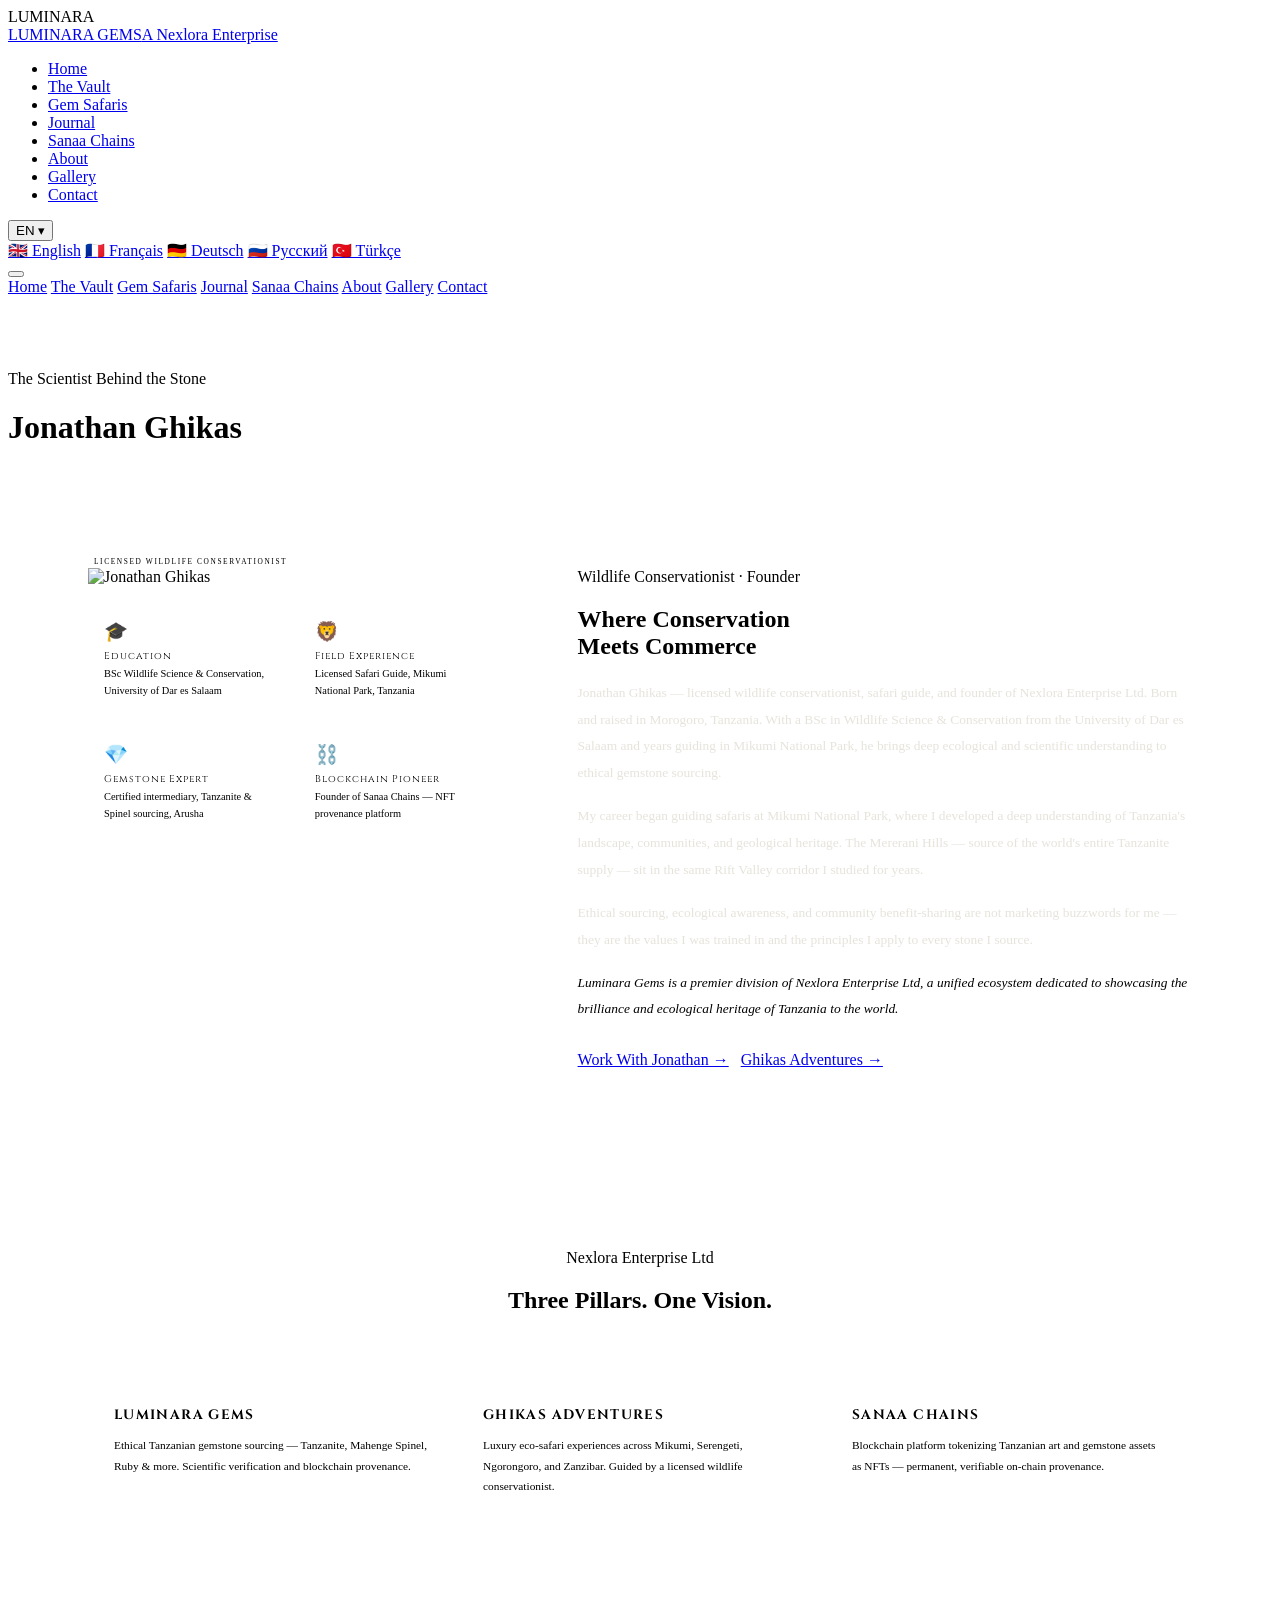
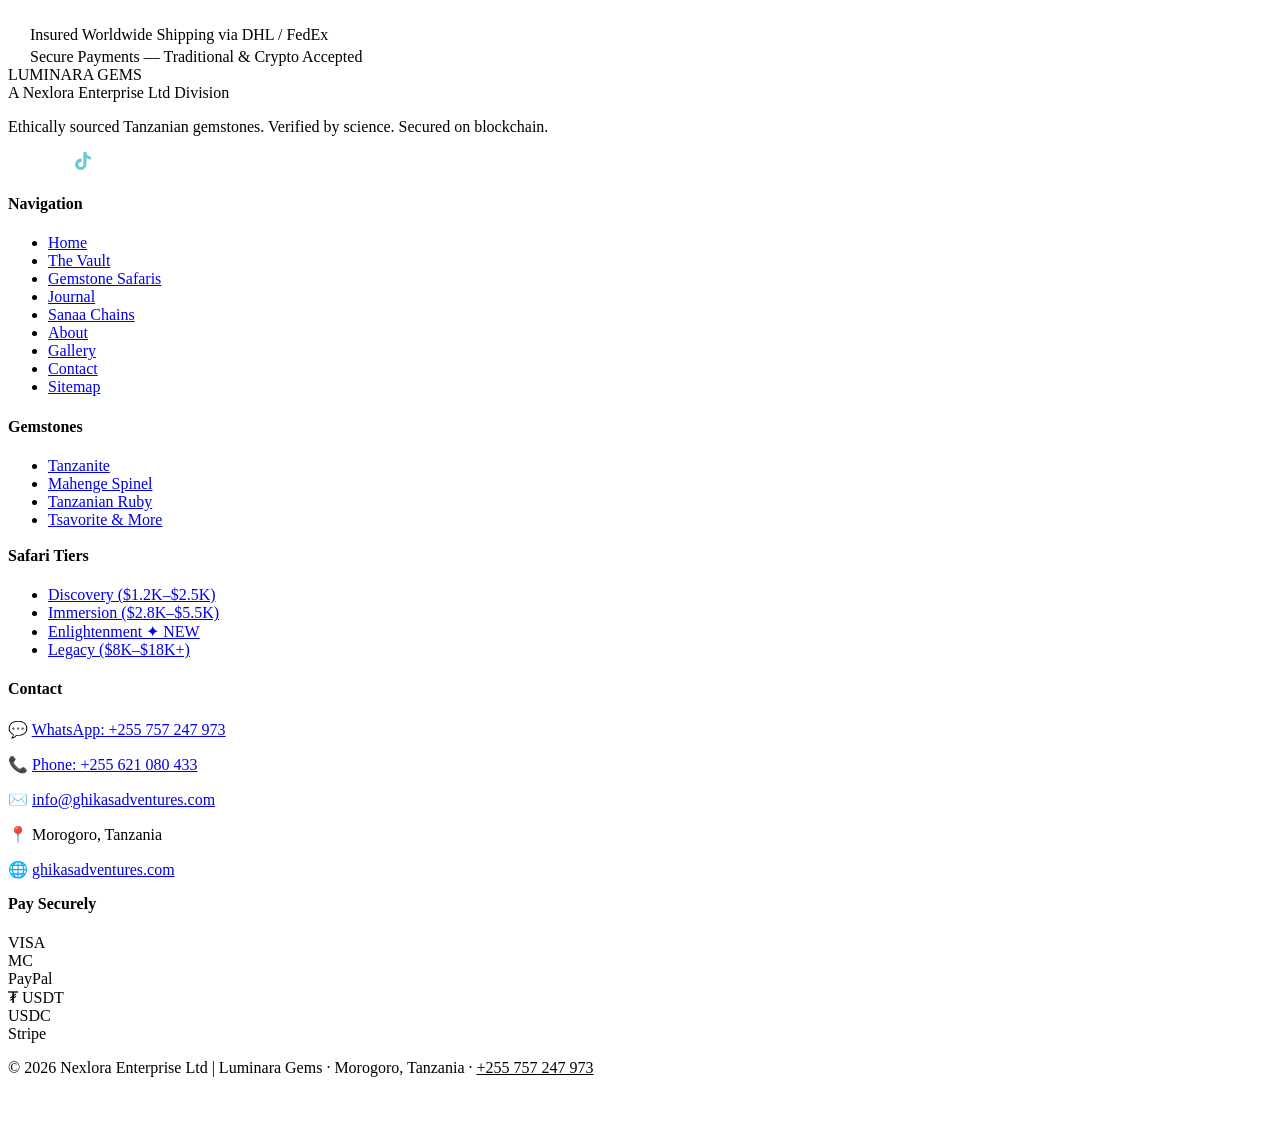
==== about.html @ e588ee80 "Add files via upload" ====
<!DOCTYPE html>
<html lang="en">
<head>
<meta charset="UTF-8"/><meta name="viewport" content="width=device-width,initial-scale=1.0"/>
<title>About Jonathan Ghikas | Wildlife Conservationist | Luminara Gems</title>
<meta name="description" content="Luminara Gems — Ethical Tanzanian Gemstones"/>
<link rel="canonical" href="https://luminaragems.com/about.html"/>
  <link rel="icon" href="favicon.svg" type="image/svg+xml"/>
<link rel="preconnect" href="https://fonts.googleapis.com"/>
<link rel="preconnect" href="https://fonts.gstatic.com" crossorigin/>
<link href="https://fonts.googleapis.com/css2?family=Cormorant+Garamond:ital,wght@0,300;0,400;0,600;1,300;1,400&family=Montserrat:wght@300;400;500;600&family=Cinzel:wght@400;600;700&display=swap" rel="stylesheet"/>
<link rel="stylesheet" href="css/style.css"/>

</head>
<body>
<div id="page-loader"><div class="loader-gem"></div><div class="loader-text">LUMINARA</div><div class="loader-bar"><div class="loader-bar-fill"></div></div></div>
<nav id="mainNav">
<a href="index.html" class="nav-logo">
  <img src="images/logo-luminara.jpg" alt="Luminara Gems" class="nav-logo-img" onerror="this.style.display='none'"/>
  <div class="nav-logo-text"><span class="logo-main">LUMINARA GEMS</span><span class="logo-sub">A Nexlora Enterprise</span></div>
</a>
<ul class="nav-links"><li><a href="index.html" data-nk="h">Home</a></li><li><a href="vault.html" data-nk="v">The Vault</a></li><li><a href="gemstone-safaris.html" data-nk="s">Gem Safaris</a></li><li><a href="journal.html" data-nk="j">Journal</a></li><li><a href="sanaa-chains.html" data-nk="sc">Sanaa Chains</a></li><li><a href="about.html" data-nk="a" class="active">About</a></li><li><a href="gallery.html" data-nk="g">Gallery</a></li><li><a href="contact.html" data-nk="c">Contact</a></li></ul>
<div class="nav-right">
  <div class="lang-wrap">
    <button class="lang-toggle"><span class="lang-code">EN</span> &#9662;</button>
    <div class="lang-dropdown">
      <a href="#" data-lang="en">&#127468;&#127463; English</a>
      <a href="#" data-lang="fr">&#127467;&#127479; Fran&#231;ais</a>
      <a href="#" data-lang="de">&#127465;&#127466; Deutsch</a>
      <a href="#" data-lang="ru">&#127479;&#127482; &#1056;&#1091;&#1089;&#1089;&#1082;&#1080;&#1081;</a>
      <a href="#" data-lang="tr">&#127481;&#127479; T&#252;rk&#231;e</a>
    </div>
  </div>
  <button class="nav-burger" id="navBurger" aria-label="Menu"><span></span><span></span><span></span></button>
</div>
</nav>
<div class="mobile-menu" id="mobileMenu">
<a href="index.html" data-nk="h">Home</a>
<a href="vault.html" data-nk="v">The Vault</a>
<a href="gemstone-safaris.html" data-nk="s">Gem Safaris</a>
<a href="journal.html" data-nk="j">Journal</a>
<a href="sanaa-chains.html" data-nk="sc">Sanaa Chains</a>
<a href="about.html" data-nk="a">About</a>
<a href="gallery.html" data-nk="g">Gallery</a>
<a href="contact.html" data-nk="c">Contact</a>
<div class="mobile-divlogos">
  <img src="images/logo-luminara.jpg" alt="Luminara" onerror="this.style.display='none'"/>
  <img src="images/logo-ghikas.png" alt="Ghikas Adventures" onerror="this.style.display='none'"/>
  <img src="images/logo-sanaa-chains.png" alt="Sanaa Chains" onerror="this.style.display='none'"/>
</div>
</div>
<div class="page-hero" style="margin-top:74px;">
<div class="page-hero-bg" style="background-image:url('https://images.pexels.com/photos/18000463/pexels-photo-18000463.jpeg');"></div>
<div class="page-hero-content"><span class="section-label">The Scientist Behind the Stone</span><h1>Jonathan Ghikas</h1></div>
</div>
<section class="about-main-section" style="padding:100px 80px;">
<div class="about-main-grid" style="display:grid;grid-template-columns:1fr 1.5fr;gap:80px;align-items:start;">
<div>
<div style="position:relative;" class="reveal-left about-portrait-wrap">
<img src="https://i.postimg.cc/sDyXz5X6/IMG-4021.avif" alt="Jonathan Ghikas" loading="lazy" style="width:100%;aspect-ratio:3/4;object-fit:cover;object-position:top;filter:grayscale(15%);" onerror="this.onerror=null;this.src='https://images.pexels.com/photos/2379005/pexels-photo-2379005.jpeg?auto=compress&cs=tinysrgb&w=600'"/>
<div style="position:absolute;inset:-10px 10px 10px -10px;border:1px solid var(--border);z-index:-1;"></div>
<div style="position:absolute;bottom:16px;left:-6px;background:var(--black);color:var(--gold);font-size:.46rem;letter-spacing:.22em;padding:4px 12px;border:1px solid var(--border);text-transform:uppercase;">LICENSED WILDLIFE CONSERVATIONIST</div>
</div>
<div style="display:grid;grid-template-columns:1fr 1fr;gap:12px;margin-top:18px;"><div style="background:var(--bg2);border:1px solid var(--border);padding:16px;" class="reveal"><div style="font-size:1.2rem;margin-bottom:6px;">&#x1F393;</div><div style="font-family:'Cinzel',serif;font-size:.62rem;letter-spacing:.1em;color:var(--gold);margin-bottom:3px;">Education</div><div style="font-size:.65rem;color:var(--muted);line-height:1.6;">BSc Wildlife Science &amp; Conservation, University of Dar es Salaam</div></div><div style="background:var(--bg2);border:1px solid var(--border);padding:16px;" class="reveal"><div style="font-size:1.2rem;margin-bottom:6px;">&#x1F981;</div><div style="font-family:'Cinzel',serif;font-size:.62rem;letter-spacing:.1em;color:var(--gold);margin-bottom:3px;">Field Experience</div><div style="font-size:.65rem;color:var(--muted);line-height:1.6;">Licensed Safari Guide, Mikumi National Park, Tanzania</div></div><div style="background:var(--bg2);border:1px solid var(--border);padding:16px;" class="reveal"><div style="font-size:1.2rem;margin-bottom:6px;">&#x1F48E;</div><div style="font-family:'Cinzel',serif;font-size:.62rem;letter-spacing:.1em;color:var(--gold);margin-bottom:3px;">Gemstone Expert</div><div style="font-size:.65rem;color:var(--muted);line-height:1.6;">Certified intermediary, Tanzanite &amp; Spinel sourcing, Arusha</div></div><div style="background:var(--bg2);border:1px solid var(--border);padding:16px;" class="reveal"><div style="font-size:1.2rem;margin-bottom:6px;">&#x26D3;&#xFE0F;</div><div style="font-family:'Cinzel',serif;font-size:.62rem;letter-spacing:.1em;color:var(--gold);margin-bottom:3px;">Blockchain Pioneer</div><div style="font-size:.65rem;color:var(--muted);line-height:1.6;">Founder of Sanaa Chains — NFT provenance platform</div></div></div>
</div>
<div class="reveal-right">
<span class="section-label">Wildlife Conservationist &middot; Founder</span>
<h2 class="section-title">Where Conservation<br/>Meets Commerce</h2>
<div class="gold-line"></div>
<p style="font-size:.84rem;color:rgba(221,216,205,.72);line-height:2;margin-bottom:16px;">Jonathan Ghikas &mdash; licensed wildlife conservationist, safari guide, and founder of Nexlora Enterprise Ltd. Born and raised in Morogoro, Tanzania. With a BSc in Wildlife Science &amp; Conservation from the University of Dar es Salaam and years guiding in Mikumi National Park, he brings deep ecological and scientific understanding to ethical gemstone sourcing.</p>
<p style="font-size:.84rem;color:rgba(221,216,205,.72);line-height:2;margin-bottom:16px;">My career began guiding safaris at Mikumi National Park, where I developed a deep understanding of Tanzania's landscape, communities, and geological heritage. The Mererani Hills &mdash; source of the world's entire Tanzanite supply &mdash; sit in the same Rift Valley corridor I studied for years.</p>
<p style="font-size:.84rem;color:rgba(221,216,205,.72);line-height:2;margin-bottom:16px;">Ethical sourcing, ecological awareness, and community benefit-sharing are not marketing buzzwords for me &mdash; they are the values I was trained in and the principles I apply to every stone I source.</p>
<p style="font-size:.84rem;color:var(--gold);line-height:2;margin-bottom:28px;font-style:italic;">Luminara Gems is a premier division of Nexlora Enterprise Ltd, a unified ecosystem dedicated to showcasing the brilliance and ecological heritage of Tanzania to the world.</p>
<div style="display:flex;gap:12px;flex-wrap:wrap;">
<a href="contact.html" class="btn-gold">Work With Jonathan &#8594;</a>
<a href="https://ghikasadventures.com" class="btn-outline" target="_blank">Ghikas Adventures &#8594;</a>
</div>
</div>
</div>
</section>
<section style="background:var(--bg2);padding:80px;border-top:1px solid var(--border);">
<span class="section-label reveal" style="display:block;text-align:center;">Nexlora Enterprise Ltd</span>
<h2 class="section-title reveal" style="text-align:center;">Three Pillars. One Vision.</h2>
<div style="display:grid;grid-template-columns:repeat(3,1fr);gap:3px;margin-top:44px;"><a href="index.html" style="background:var(--bg3);border:1px solid var(--border);padding:34px 26px;text-decoration:none;color:inherit;display:block;transition:border-color .4s,transform .4s;" onmouseenter="this.style.transform='translateY(-5px)';this.style.borderColor='rgba(201,168,76,.4)'" onmouseleave="this.style.transform='';this.style.borderColor=''" class="reveal"><img src="images/logo-luminara.jpg" alt="Luminara Gems" style="height:38px;width:auto;object-fit:contain;margin-bottom:14px;" onerror="this.style.display='none'"/><h3 style="font-family:'Cinzel',serif;font-size:.85rem;letter-spacing:.1em;color:var(--gold);margin-bottom:9px;">LUMINARA GEMS</h3><p style="font-size:.71rem;color:var(--muted);line-height:1.8;">Ethical Tanzanian gemstone sourcing &mdash; Tanzanite, Mahenge Spinel, Ruby &amp; more. Scientific verification and blockchain provenance.</p></a><a href="https://ghikasadventures.com" target="_blank" rel="noopener" style="background:var(--bg3);border:1px solid var(--border);padding:34px 26px;text-decoration:none;color:inherit;display:block;transition:border-color .4s,transform .4s;" onmouseenter="this.style.transform='translateY(-5px)';this.style.borderColor='rgba(201,168,76,.4)'" onmouseleave="this.style.transform='';this.style.borderColor=''" class="reveal"><img src="images/logo-ghikas.png" alt="Ghikas Adventures" style="height:38px;width:auto;object-fit:contain;margin-bottom:14px;" onerror="this.style.display='none'"/><h3 style="font-family:'Cinzel',serif;font-size:.85rem;letter-spacing:.1em;color:var(--gold);margin-bottom:9px;">GHIKAS ADVENTURES</h3><p style="font-size:.71rem;color:var(--muted);line-height:1.8;">Luxury eco-safari experiences across Mikumi, Serengeti, Ngorongoro, and Zanzibar. Guided by a licensed wildlife conservationist.</p></a><a href="sanaa-chains.html" style="background:var(--bg3);border:1px solid var(--border);padding:34px 26px;text-decoration:none;color:inherit;display:block;transition:border-color .4s,transform .4s;" onmouseenter="this.style.transform='translateY(-5px)';this.style.borderColor='rgba(201,168,76,.4)'" onmouseleave="this.style.transform='';this.style.borderColor=''" class="reveal"><img src="images/logo-sanaa-chains.png" alt="Sanaa Chains" style="height:38px;width:auto;object-fit:contain;margin-bottom:14px;" onerror="this.style.display='none'"/><h3 style="font-family:'Cinzel',serif;font-size:.85rem;letter-spacing:.1em;color:var(--gold);margin-bottom:9px;">SANAA CHAINS</h3><p style="font-size:.71rem;color:var(--muted);line-height:1.8;">Blockchain platform tokenizing Tanzanian art and gemstone assets as NFTs &mdash; permanent, verifiable on-chain provenance.</p></a></div></section>
<!-- GLOBAL LOGISTICS BAR -->
<div class="logistics-bar">
  <div class="logistics-item">
    <svg width="18" height="18" viewBox="0 0 24 24" fill="none" stroke="var(--gold)" stroke-width="1.5" stroke-linecap="round" stroke-linejoin="round"><rect x="1" y="3" width="15" height="13" rx="1"/><path d="M16 8h4l3 5v3h-7V8z"/><circle cx="5.5" cy="18.5" r="2.5"/><circle cx="18.5" cy="18.5" r="2.5"/></svg>
    <span>Insured Worldwide Shipping via DHL / FedEx</span>
  </div>
  <div class="logistics-divider"></div>
  <div class="logistics-item">
    <svg width="18" height="18" viewBox="0 0 24 24" fill="none" stroke="var(--gold)" stroke-width="1.5" stroke-linecap="round" stroke-linejoin="round"><rect x="2" y="5" width="20" height="14" rx="2"/><line x1="2" y1="10" x2="22" y2="10"/></svg>
    <span>Secure Payments — Traditional &amp; Crypto Accepted</span>
  </div>
</div>
<footer>
<div class="footer-grid">
<div class="footer-brand">
  <img src="images/logo-luminara.jpg" alt="Luminara Gems" class="brand-logo" onerror="this.style.display='none'"/>
  <div class="brand-name">LUMINARA GEMS</div>
  <div class="brand-sub">A Nexlora Enterprise Ltd Division</div>
  <p>Ethically sourced Tanzanian gemstones. Verified by science. Secured on blockchain.</p>
  <div class="footer-social">
    <a href="https://wa.me/255757247973" class="social-icon si-whatsapp" title="WhatsApp" target="_blank" rel="noopener"><svg viewBox="0 0 24 24" fill="white" width="18" height="18"><path d="M17.472 14.382c-.297-.149-1.758-.867-2.03-.967-.273-.099-.471-.148-.67.15-.197.297-.767.966-.94 1.164-.173.199-.347.223-.644.075-.297-.15-1.255-.463-2.39-1.475-.883-.788-1.48-1.761-1.653-2.059-.173-.297-.018-.458.13-.606.134-.133.298-.347.446-.52.149-.174.198-.298.298-.497.099-.198.05-.371-.025-.52-.075-.149-.669-1.612-.916-2.207-.242-.579-.487-.5-.669-.51-.173-.008-.371-.01-.57-.01-.198 0-.52.074-.792.372-.272.297-1.04 1.016-1.04 2.479 0 1.462 1.065 2.875 1.213 3.074.149.198 2.096 3.2 5.077 4.487.709.306 1.262.489 1.694.625.712.227 1.36.195 1.871.118.571-.085 1.758-.719 2.006-1.413.248-.694.248-1.289.173-1.413-.074-.124-.272-.198-.57-.347m-5.421 7.403h-.004a9.87 9.87 0 01-5.031-1.378l-.361-.214-3.741.982.998-3.648-.235-.374a9.86 9.86 0 01-1.51-5.26c.001-5.45 4.436-9.884 9.888-9.884 2.64 0 5.122 1.03 6.988 2.898a9.825 9.825 0 012.893 6.994c-.003 5.45-4.437 9.884-9.885 9.884m8.413-18.297A11.815 11.815 0 0012.05 0C5.495 0 .16 5.335.157 11.892c0 2.096.547 4.142 1.588 5.945L.057 24l6.305-1.654a11.882 11.882 0 005.683 1.448h.005c6.554 0 11.89-5.335 11.893-11.893a11.821 11.821 0 00-3.48-8.413z"/></svg></a>
    <a href="https://www.instagram.com/ghikasj?igsh=MXJjd2VmM2JzYjIxeg==" class="social-icon si-instagram" title="Instagram" target="_blank" rel="noopener"><svg viewBox="0 0 24 24" fill="white" width="18" height="18"><path d="M12 2.163c3.204 0 3.584.012 4.85.07 3.252.148 4.771 1.691 4.919 4.919.058 1.265.069 1.645.069 4.849 0 3.205-.012 3.584-.069 4.849-.149 3.225-1.664 4.771-4.919 4.919-1.266.058-1.644.07-4.85.07-3.204 0-3.584-.012-4.849-.07-3.26-.149-4.771-1.699-4.919-4.92-.058-1.265-.07-1.644-.07-4.849 0-3.204.013-3.583.07-4.849.149-3.227 1.664-4.771 4.919-4.919 1.266-.057 1.645-.069 4.849-.069zm0-2.163c-3.259 0-3.667.014-4.947.072-4.358.2-6.78 2.618-6.98 6.98-.059 1.281-.073 1.689-.073 4.948 0 3.259.014 3.668.072 4.948.2 4.358 2.618 6.78 6.98 6.98 1.281.058 1.689.072 4.948.072 3.259 0 3.668-.014 4.948-.072 4.354-.2 6.782-2.618 6.979-6.98.059-1.28.073-1.689.073-4.948 0-3.259-.014-3.667-.072-4.947-.196-4.354-2.617-6.78-6.979-6.98-1.281-.059-1.69-.073-4.949-.073zm0 5.838c-3.403 0-6.162 2.759-6.162 6.162s2.759 6.163 6.162 6.163 6.162-2.759 6.162-6.163c0-3.403-2.759-6.162-6.162-6.162zm0 10.162c-2.209 0-4-1.79-4-4 0-2.209 1.791-4 4-4s4 1.791 4 4c0 2.21-1.791 4-4 4zm6.406-11.845c-.796 0-1.441.645-1.441 1.44s.645 1.44 1.441 1.44c.795 0 1.439-.645 1.439-1.44s-.644-1.44-1.439-1.44z"/></svg></a>
    <a href="https://www.facebook.com/profile.php?id=61565962711465" class="social-icon si-facebook" title="Facebook" target="_blank" rel="noopener"><svg viewBox="0 0 24 24" fill="white" width="18" height="18"><path d="M24 12.073c0-6.627-5.373-12-12-12s-12 5.373-12 12c0 5.99 4.388 10.954 10.125 11.854v-8.385H7.078v-3.47h3.047V9.43c0-3.007 1.792-4.669 4.533-4.669 1.312 0 2.686.235 2.686.235v2.953H15.83c-1.491 0-1.956.925-1.956 1.874v2.25h3.328l-.532 3.47h-2.796v8.385C19.612 23.027 24 18.062 24 12.073z"/></svg></a>
    <a href="https://vm.tiktok.com/ZS9La6Xcxgpsq-iOf7E/" class="social-icon si-tiktok" title="TikTok" target="_blank" rel="noopener"><svg viewBox="0 0 24 24" fill="#69C9D0" width="18" height="18"><path d="M12.525.02c1.31-.02 2.61-.01 3.91-.02.08 1.53.63 3.09 1.75 4.17 1.12 1.11 2.7 1.62 4.24 1.79v4.03c-1.44-.05-2.89-.35-4.2-.97-.57-.26-1.1-.59-1.62-.93-.01 2.92.01 5.84-.02 8.75-.08 1.4-.54 2.79-1.35 3.94-1.31 1.92-3.58 3.17-5.91 3.21-1.43.08-2.86-.31-4.08-1.03-2.02-1.19-3.44-3.37-3.65-5.71-.02-.5-.03-1-.01-1.49.18-1.9 1.12-3.72 2.58-4.96 1.66-1.44 3.98-2.13 6.15-1.72.02 1.48-.04 2.96-.04 4.44-.99-.32-2.15-.23-3.02.37-.63.41-1.11 1.04-1.36 1.75-.21.51-.15 1.07-.14 1.61.24 1.64 1.82 3.02 3.5 2.87 1.12-.01 2.19-.66 2.77-1.61.19-.33.4-.67.41-1.06.1-1.79.06-3.57.07-5.36.01-4.03-.01-8.05.02-12.07z"/></svg></a>
    <a href="https://www.linkedin.com/in/jonathan-ghikas-509592190" class="social-icon si-linkedin" title="LinkedIn" target="_blank" rel="noopener"><svg viewBox="0 0 24 24" fill="white" width="18" height="18"><path d="M20.447 20.452h-3.554v-5.569c0-1.328-.027-3.037-1.852-3.037-1.853 0-2.136 1.445-2.136 2.939v5.667H9.351V9h3.414v1.561h.046c.477-.9 1.637-1.85 3.37-1.85 3.601 0 4.267 2.37 4.267 5.455v6.286zM5.337 7.433c-1.144 0-2.063-.926-2.063-2.065 0-1.138.92-2.063 2.063-2.063 1.14 0 2.064.925 2.064 2.063 0 1.139-.925 2.065-2.064 2.065zm1.782 13.019H3.555V9h3.564v11.452zM22.225 0H1.771C.792 0 0 .774 0 1.729v20.542C0 23.227.792 24 1.771 24h20.451C23.2 24 24 23.227 24 22.271V1.729C24 .774 23.2 0 22.222 0h.003z"/></svg></a>
  </div>
  <div class="footer-division-logos">
    <a href="https://ghikasadventures.com" target="_blank" rel="noopener"><img src="images/logo-ghikas.png" alt="Ghikas Adventures" onerror="this.style.display='none'"/></a>
    <a href="sanaa-chains.html"><img src="images/logo-sanaa-chains.png" alt="Sanaa Chains" onerror="this.style.display='none'"/></a>
  </div>
</div>
<div class="footer-col"><h4>Navigation</h4><ul>
  <li><a href="index.html">Home</a></li><li><a href="vault.html">The Vault</a></li>
  <li><a href="gemstone-safaris.html">Gemstone Safaris</a></li><li><a href="journal.html">Journal</a></li>
  <li><a href="sanaa-chains.html">Sanaa Chains</a></li><li><a href="about.html">About</a></li>
  <li><a href="gallery.html">Gallery</a></li><li><a href="contact.html">Contact</a></li>
  <li><a href="sitemap.html">Sitemap</a></li>
</ul></div>
<div class="footer-col"><h4>Gemstones</h4><ul>
  <li><a href="tanzanite.html">Tanzanite</a></li><li><a href="mahenge-spinel.html">Mahenge Spinel</a></li>
  <li><a href="ruby.html">Tanzanian Ruby</a></li><li><a href="tsavorite.html">Tsavorite &amp; More</a></li>
</ul>
<h4 style="margin-top:18px;">Safari Tiers</h4><ul>
  <li><a href="gemstone-safaris.html#discovery">Discovery ($1.2K&#8211;$2.5K)</a></li>
  <li><a href="gemstone-safaris.html#immersion">Immersion ($2.8K&#8211;$5.5K)</a></li>
  <li><a href="gemstone-safaris.html#enlightenment">Enlightenment &#10022; NEW</a></li>
  <li><a href="gemstone-safaris.html#legacy">Legacy ($8K&#8211;$18K+)</a></li>
</ul></div>
<div class="footer-col"><h4>Contact</h4>
  <p>&#x1F4AC; <a href="https://wa.me/255757247973" target="_blank">WhatsApp: +255 757 247 973</a></p>
  <p>&#x1F4DE; <a href="tel:+255 621 080 433">Phone: +255 621 080 433</a></p>
  <p>&#x2709;&#xFE0F; <a href="mailto:info@ghikasadventures.com">info@ghikasadventures.com</a></p>
  <p>&#x1F4CD; Morogoro, Tanzania</p>
  <p>&#x1F310; <a href="https://ghikasadventures.com" target="_blank">ghikasadventures.com</a></p>
  <h4 style="margin-top:16px;">Pay Securely</h4>
  <div class="payment-icons">
    <div class="pay-icon pay-visa">VISA</div><div class="pay-icon pay-mc">MC</div>
    <div class="pay-icon pay-paypal">PayPal</div><div class="pay-icon pay-usdt">&#x20AE; USDT</div>
    <div class="pay-icon pay-usdc">USDC</div><div class="pay-icon pay-stripe">Stripe</div>
  </div>
</div>
</div>
<div class="footer-bottom">
  <p>© 2026 Nexlora Enterprise Ltd | Luminara Gems · Morogoro, Tanzania &middot; <a href="https://wa.me/255757247973" target="_blank" style="color:inherit;">+255 757 247 973</a></p>
  <a href="index.html"><img src="images/logo-nexlora.jpg" alt="Nexlora" class="footer-nexlora-logo" onerror="this.style.display='none'"/></a>
</div>
</footer>
<a href="https://wa.me/255757247973" class="whatsapp-float" target="_blank" rel="noopener" title="Chat on WhatsApp"><svg viewBox="0 0 24 24" fill="white" width="26" height="26"><path d="M17.472 14.382c-.297-.149-1.758-.867-2.03-.967-.273-.099-.471-.148-.67.15-.197.297-.767.966-.94 1.164-.173.199-.347.223-.644.075-.297-.15-1.255-.463-2.39-1.475-.883-.788-1.48-1.761-1.653-2.059-.173-.297-.018-.458.13-.606.134-.133.298-.347.446-.52.149-.174.198-.298.298-.497.099-.198.05-.371-.025-.52-.075-.149-.669-1.612-.916-2.207-.242-.579-.487-.5-.669-.51-.173-.008-.371-.01-.57-.01-.198 0-.52.074-.792.372-.272.297-1.04 1.016-1.04 2.479 0 1.462 1.065 2.875 1.213 3.074.149.198 2.096 3.2 5.077 4.487.709.306 1.262.489 1.694.625.712.227 1.36.195 1.871.118.571-.085 1.758-.719 2.006-1.413.248-.694.248-1.289.173-1.413-.074-.124-.272-.198-.57-.347m-5.421 7.403h-.004a9.87 9.87 0 01-5.031-1.378l-.361-.214-3.741.982.998-3.648-.235-.374a9.86 9.86 0 01-1.51-5.26c.001-5.45 4.436-9.884 9.888-9.884 2.64 0 5.122 1.03 6.988 2.898a9.825 9.825 0 012.893 6.994c-.003 5.45-4.437 9.884-9.885 9.884m8.413-18.297A11.815 11.815 0 0012.05 0C5.495 0 .16 5.335.157 11.892c0 2.096.547 4.142 1.588 5.945L.057 24l6.305-1.654a11.882 11.882 0 005.683 1.448h.005c6.554 0 11.89-5.335 11.893-11.893a11.821 11.821 0 00-3.48-8.413z"/></svg></a>
<script src="js/main.js"></script>
</body>
</html>
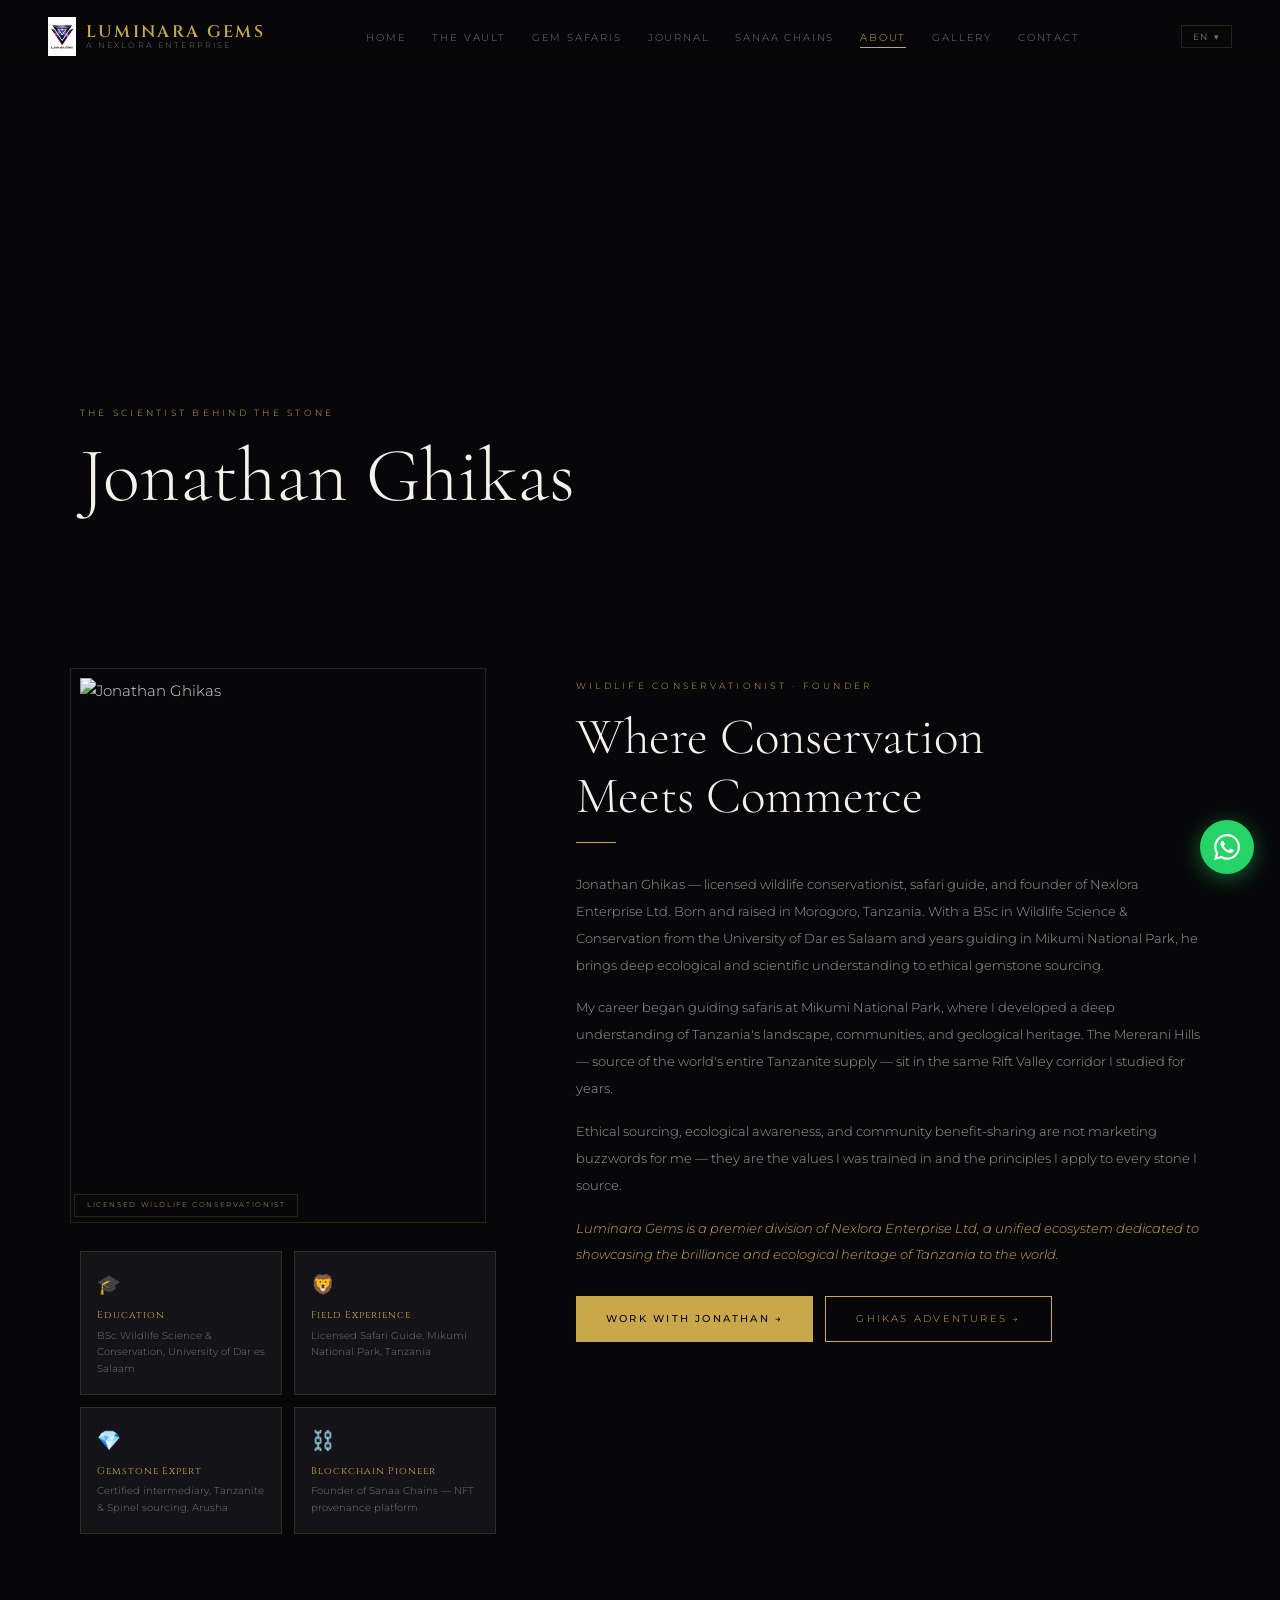
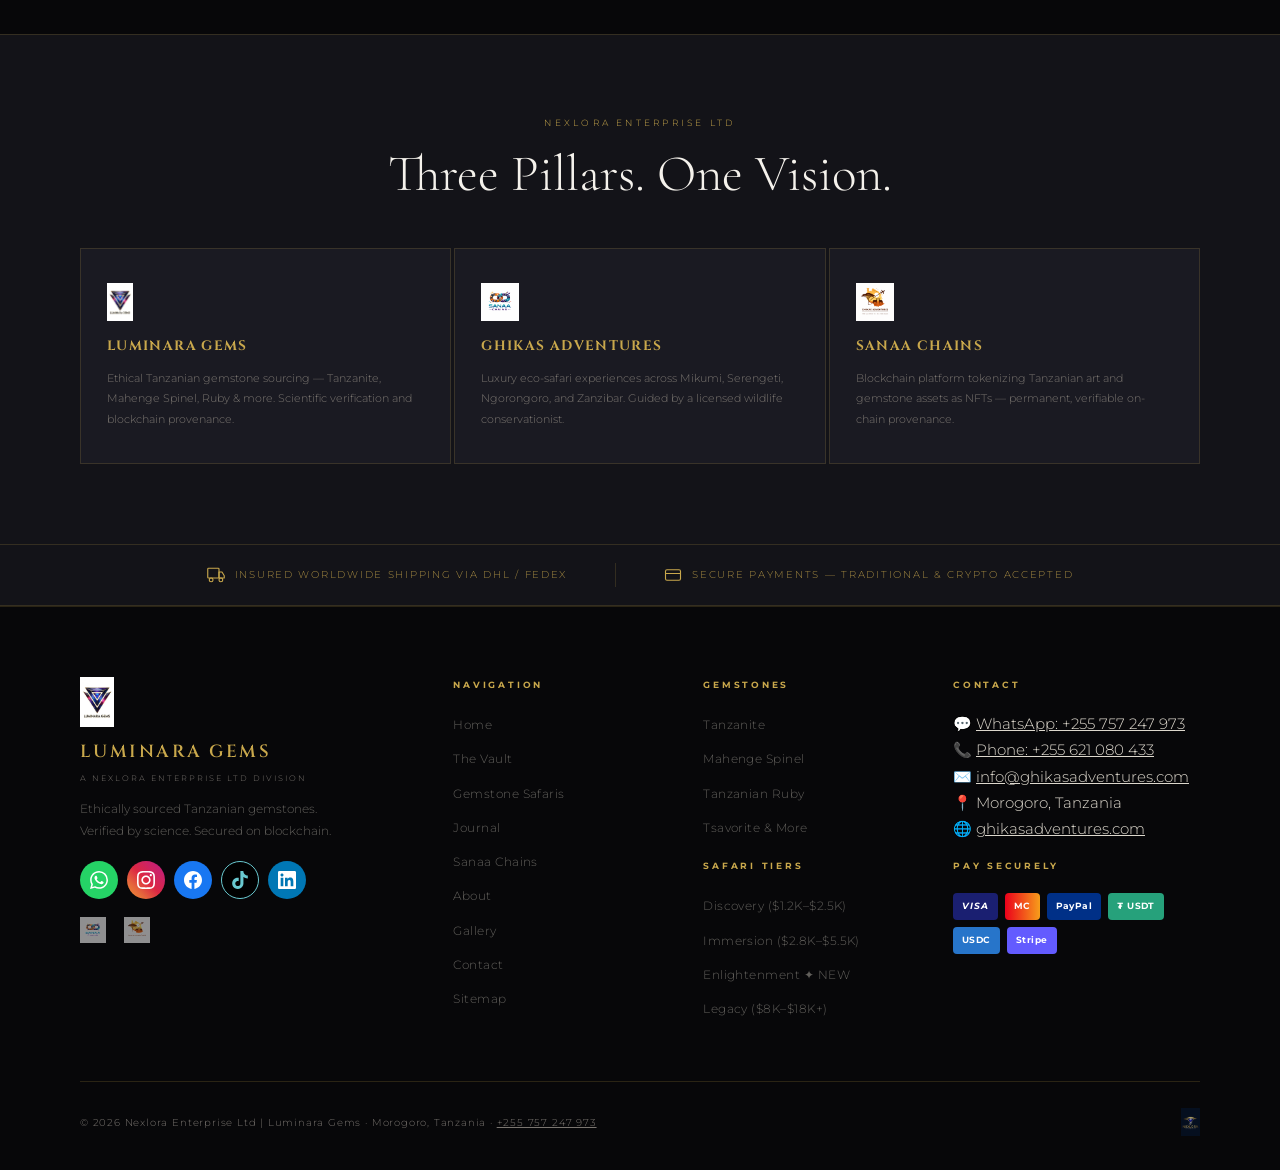
==== commit 7f413168: "Fix domain URLs" ====
--- a/about.html
+++ b/about.html
@@ -4,7 +4,7 @@
 <meta charset="UTF-8"/><meta name="viewport" content="width=device-width,initial-scale=1.0"/>
 <title>About Jonathan Ghikas | Wildlife Conservationist | Luminara Gems</title>
 <meta name="description" content="Luminara Gems — Ethical Tanzanian Gemstones"/>
-<link rel="canonical" href="https://luminaragems.com/about.html"/>
+<link rel="canonical" href="https://luminara.ghikasadventures.com/about.html"/>
   <link rel="icon" href="favicon.svg" type="image/svg+xml"/>
 <link rel="preconnect" href="https://fonts.googleapis.com"/>
 <link rel="preconnect" href="https://fonts.gstatic.com" crossorigin/>
--- a/css/style.css
+++ b/css/style.css
@@ -0,0 +1,590 @@
+/* ═══════════════════════════════════════════════
+   LUMINARA GEMS — style.css  v2.0
+   Dark Luxury: Black · Gold · Violet
+   Works offline / GitHub Pages
+   ═══════════════════════════════════════════════ */
+
+@import url('https://fonts.googleapis.com/css2?family=Cormorant+Garamond:ital,wght@0,300;0,400;0,600;1,300;1,400&family=Montserrat:wght@300;400;500;600&family=Cinzel:wght@400;600;700&display=swap');
+
+:root{--black:#070709;--bg:#0d0d10;--bg2:#131318;--bg3:#1a1a22;--gold:#c9a84c;--gold-light:#e8c97a;--gold-dim:#7a6430;--violet:#8b5cf6;--violet-dim:#5b3ba6;--text:#ddd8cd;--muted:#7a7570;--border:rgba(201,168,76,0.18);--white:#f5f2ec}
+*,*::before,*::after{box-sizing:border-box;margin:0;padding:0}
+html{scroll-behavior:smooth}
+body{background:var(--black);color:var(--text);font-family:'Montserrat','Segoe UI',Arial,sans-serif;font-weight:300;font-size:15px;line-height:1.75;overflow-x:hidden}
+img{max-width:100%;height:auto;display:block}
+a{color:inherit}
+
+/* SCROLLBAR */
+::-webkit-scrollbar{width:4px}
+::-webkit-scrollbar-track{background:var(--black)}
+::-webkit-scrollbar-thumb{background:var(--gold-dim);border-radius:2px}
+
+/* PAGE LOADER */
+#page-loader{position:fixed;inset:0;background:var(--black);z-index:9999;display:flex;flex-direction:column;align-items:center;justify-content:center;gap:20px;transition:opacity .6s ease,visibility .6s ease}
+#page-loader.hidden{opacity:0;visibility:hidden;pointer-events:none}
+.loader-gem{width:56px;height:56px;background:linear-gradient(135deg,var(--violet),var(--gold));clip-path:polygon(50% 0%,100% 50%,50% 100%,0% 50%);animation:loaderSpin 1.5s ease-in-out infinite}
+@keyframes loaderSpin{0%,100%{transform:rotate(0deg) scale(1)}50%{transform:rotate(180deg) scale(.8)}}
+.loader-text{font-family:'Cinzel',serif;font-size:1rem;font-weight:600;color:var(--gold);letter-spacing:.3em;animation:loaderPulse 1.5s ease-in-out infinite}
+@keyframes loaderPulse{0%,100%{opacity:.4}50%{opacity:1}}
+.loader-bar{width:180px;height:1px;background:var(--bg3);overflow:hidden}
+.loader-bar-fill{height:100%;background:var(--gold);animation:loaderFill 1.5s ease-in-out infinite}
+@keyframes loaderFill{0%{width:0%}100%{width:100%}}
+
+/* NAVIGATION */
+nav#mainNav{position:fixed;top:0;left:0;right:0;z-index:1000;display:flex;align-items:center;justify-content:space-between;padding:0 48px;height:74px;background:linear-gradient(to bottom,rgba(7,7,9,.98) 0%,rgba(7,7,9,.6) 100%);border-bottom:1px solid transparent;transition:background .4s,border-color .4s}
+nav#mainNav.scrolled{background:rgba(7,7,9,.98);border-bottom-color:var(--border);backdrop-filter:blur(16px);-webkit-backdrop-filter:blur(16px)}
+.nav-logo{display:flex;align-items:center;gap:10px;text-decoration:none}
+.nav-logo-img{height:40px;width:auto;object-fit:contain}
+.nav-logo-text{display:flex;flex-direction:column;line-height:1.1}
+.nav-logo-text .logo-main{font-family:'Cinzel',serif;font-size:1.05rem;font-weight:600;color:var(--gold);letter-spacing:.14em}
+.nav-logo-text .logo-sub{font-size:.48rem;letter-spacing:.28em;color:var(--muted);text-transform:uppercase;margin-top:1px}
+.nav-links{display:flex;gap:26px;list-style:none;align-items:center}
+.nav-links a{font-size:.63rem;letter-spacing:.18em;text-transform:uppercase;color:var(--muted);text-decoration:none;transition:color .3s;position:relative;padding-bottom:4px}
+.nav-links a::after{content:'';position:absolute;bottom:0;left:0;right:0;height:1px;background:var(--gold);transform:scaleX(0);transition:transform .3s;transform-origin:left}
+.nav-links a:hover{color:var(--gold-light)}
+.nav-links a:hover::after,.nav-links a.active::after{transform:scaleX(1)}
+.nav-links a.active{color:var(--gold)}
+.nav-right{display:flex;align-items:center;gap:12px}
+
+/* Lang Dropdown */
+.lang-wrap{position:relative}
+.lang-toggle{font-size:.58rem;letter-spacing:.15em;text-transform:uppercase;color:var(--muted);cursor:pointer;border:1px solid var(--border);padding:5px 11px;transition:all .3s;background:transparent;display:flex;align-items:center;gap:5px;font-family:'Montserrat',sans-serif}
+.lang-toggle:hover{color:var(--gold);border-color:var(--gold)}
+.lang-dropdown{position:absolute;top:calc(100% + 6px);right:0;background:var(--bg2);border:1px solid var(--border);min-width:140px;padding:6px 0;opacity:0;visibility:hidden;transform:translateY(-6px);transition:all .25s;z-index:200}
+.lang-wrap:hover .lang-dropdown{opacity:1;visibility:visible;transform:translateY(0)}
+.lang-dropdown a{display:block;padding:8px 16px;font-size:.6rem;letter-spacing:.1em;text-transform:uppercase;color:var(--muted);text-decoration:none;transition:color .2s,background .2s}
+.lang-dropdown a:hover{color:var(--gold);background:rgba(201,168,76,.07)}
+
+/* Burger */
+.nav-burger{display:none;flex-direction:column;gap:5px;cursor:pointer;padding:6px;background:none;border:none}
+.nav-burger span{display:block;width:24px;height:1px;background:var(--gold);transition:all .3s}
+.nav-burger.open span:nth-child(1){transform:rotate(45deg) translate(4px,4px)}
+.nav-burger.open span:nth-child(2){opacity:0;width:0}
+.nav-burger.open span:nth-child(3){transform:rotate(-45deg) translate(4px,-4px)}
+
+/* Mobile Menu */
+.mobile-menu{display:none;position:fixed;top:0;left:0;right:0;bottom:0;background:rgba(7,7,9,.99);backdrop-filter:blur(20px);-webkit-backdrop-filter:blur(20px);flex-direction:column;align-items:center;justify-content:center;gap:22px;z-index:998;padding-top:74px}
+.mobile-menu.open{display:flex}
+.mobile-menu a{font-family:'Cinzel',serif;font-size:1.15rem;color:var(--text);text-decoration:none;letter-spacing:.15em;transition:color .3s;opacity:0;transform:translateY(14px);animation:mobileIn .4s ease forwards}
+.mobile-menu.open a:nth-child(1){animation-delay:.05s}
+.mobile-menu.open a:nth-child(2){animation-delay:.10s}
+.mobile-menu.open a:nth-child(3){animation-delay:.15s}
+.mobile-menu.open a:nth-child(4){animation-delay:.20s}
+.mobile-menu.open a:nth-child(5){animation-delay:.25s}
+.mobile-menu.open a:nth-child(6){animation-delay:.30s}
+.mobile-menu.open a:nth-child(7){animation-delay:.35s}
+.mobile-menu.open a:nth-child(8){animation-delay:.40s}
+.mobile-menu a:hover{color:var(--gold)}
+@keyframes mobileIn{to{opacity:1;transform:translateY(0)}}
+.mobile-divlogos{display:flex;gap:16px;align-items:center;padding-top:16px;border-top:1px solid var(--border);margin-top:4px}
+.mobile-divlogos img{height:32px;width:auto;object-fit:contain;opacity:.8}
+
+/* TRUST BAR */
+.trust-bar{background:var(--bg3);padding:16px 80px;display:flex;align-items:center;justify-content:center;gap:36px;flex-wrap:wrap;border-bottom:1px solid var(--border)}
+.trust-item{display:flex;align-items:center;gap:7px}
+.trust-item .ti-icon{font-size:.95rem}
+.trust-item span{font-size:.58rem;letter-spacing:.12em;text-transform:uppercase;color:var(--muted)}
+
+/* SECTIONS */
+section{padding:100px 80px}
+.section-label{font-size:.58rem;letter-spacing:.35em;text-transform:uppercase;color:var(--gold);display:block;margin-bottom:14px}
+.section-title{font-family:'Cormorant Garamond',serif;font-size:clamp(1.85rem,4vw,3.2rem);font-weight:300;line-height:1.15;color:var(--white);margin-bottom:14px}
+.section-sub{font-size:.8rem;letter-spacing:.05em;color:rgba(221,216,205,.6);max-width:620px;line-height:1.85;margin-bottom:44px}
+.gold-line{width:40px;height:1px;background:var(--gold);margin:16px 0 28px}
+
+/* REVEAL */
+.reveal{opacity:0;transform:translateY(26px);transition:opacity .75s ease,transform .75s ease}
+.reveal.visible{opacity:1;transform:translateY(0)}
+.reveal-left{opacity:0;transform:translateX(-34px);transition:opacity .75s ease,transform .75s ease}
+.reveal-left.visible{opacity:1;transform:translateX(0)}
+.reveal-right{opacity:0;transform:translateX(34px);transition:opacity .75s ease,transform .75s ease}
+.reveal-right.visible{opacity:1;transform:translateX(0)}
+
+/* BUTTONS */
+.btn-gold{display:inline-flex;align-items:center;gap:10px;font-size:.63rem;letter-spacing:.22em;text-transform:uppercase;color:var(--black);background:var(--gold);padding:14px 30px;text-decoration:none;border:none;cursor:pointer;transition:background .3s,transform .2s,box-shadow .3s;font-family:'Montserrat',sans-serif;font-weight:500}
+.btn-gold:hover{background:var(--gold-light);transform:translateY(-2px);box-shadow:0 8px 28px rgba(201,168,76,.3)}
+.btn-outline{display:inline-flex;align-items:center;gap:10px;font-size:.63rem;letter-spacing:.22em;text-transform:uppercase;color:var(--gold);border:1px solid var(--gold);padding:13px 30px;text-decoration:none;background:transparent;cursor:pointer;transition:all .3s;font-family:'Montserrat',sans-serif}
+.btn-outline:hover{background:rgba(201,168,76,.1);transform:translateY(-2px)}
+
+/* PAGE HERO */
+.page-hero{position:relative;height:56vh;min-height:380px;display:flex;align-items:flex-end;padding:0 80px 60px;overflow:hidden;margin-top:74px}
+.page-hero-bg{position:absolute;inset:0;background-size:cover;background-position:center}
+.page-hero-bg::after{content:'';position:absolute;inset:0;background:linear-gradient(to bottom,rgba(7,7,9,.25) 0%,rgba(7,7,9,.85) 100%)}
+.page-hero-content{position:relative;z-index:2}
+.page-hero-content h1{font-family:'Cormorant Garamond',serif;font-size:clamp(2.3rem,6vw,5rem);font-weight:300;color:var(--white);line-height:1.08}
+
+/* HERO SLIDESHOW */
+.hero-section{position:relative;height:100vh;min-height:600px;overflow:hidden}
+.hero-section .slides{position:relative;height:100%}
+.hero-section .slide{position:absolute;inset:0;display:flex;align-items:flex-end;opacity:0;transition:opacity 1.4s ease}
+.hero-section .slide.active{opacity:1}
+.slide-bg{position:absolute;inset:0;background-size:cover;background-position:center;transition:transform 8s ease}
+.hero-section .slide.active .slide-bg{transform:scale(1.07)}
+.slide-bg::after{content:'';position:absolute;inset:0;background:linear-gradient(to bottom,rgba(7,7,9,.2) 0%,rgba(7,7,9,.1) 40%,rgba(7,7,9,.75) 78%,rgba(7,7,9,.96) 100%)}
+.slide-content{position:relative;z-index:2;padding:0 80px 90px;max-width:860px}
+.slide-tag{font-size:.56rem;letter-spacing:.35em;text-transform:uppercase;color:var(--gold);display:block;margin-bottom:12px}
+.slide-content h1{font-family:'Cormorant Garamond',serif;font-size:clamp(2.2rem,5.5vw,4.6rem);font-weight:300;line-height:1.1;color:var(--white);margin-bottom:13px}
+.slide-content p{font-size:.8rem;letter-spacing:.06em;color:rgba(221,216,205,.72);max-width:520px;line-height:1.75;margin-bottom:26px}
+.slide-indicators{position:absolute;bottom:44px;right:80px;display:flex;gap:10px;z-index:10}
+.dot{width:32px;height:2px;background:rgba(221,216,205,.25);cursor:pointer;transition:all .4s;border:none;padding:0}
+.dot.active{background:var(--gold);width:52px}
+.hero-scroll{position:absolute;bottom:44px;left:80px;z-index:10;display:flex;flex-direction:column;align-items:center;gap:10px}
+.scroll-line{width:1px;height:52px;background:linear-gradient(to bottom,var(--gold),transparent);animation:scrollAnim 2.2s ease-in-out infinite}
+@keyframes scrollAnim{0%{transform:scaleY(0);transform-origin:top}50%{transform:scaleY(1);transform-origin:top}51%{transform-origin:bottom}100%{transform:scaleY(0);transform-origin:bottom}}
+.scroll-label{font-size:.52rem;letter-spacing:.3em;text-transform:uppercase;color:var(--muted);writing-mode:vertical-lr}
+
+/* PILLARS */
+.pillars-grid{display:grid;grid-template-columns:repeat(3,1fr);gap:3px;margin-top:44px}
+.pillar-card{position:relative;overflow:hidden;aspect-ratio:4/3;cursor:pointer;display:block;text-decoration:none}
+.pillar-img{position:absolute;inset:0;background-size:cover;background-position:center;transition:transform .8s ease}
+.pillar-card:hover .pillar-img{transform:scale(1.08)}
+.pillar-overlay{position:absolute;inset:0;background:linear-gradient(to top,rgba(7,7,9,.92) 0%,rgba(7,7,9,.3) 55%,transparent 100%)}
+.pillar-body{position:absolute;bottom:0;left:0;right:0;padding:24px 22px;z-index:2}
+.pillar-logo{height:36px;width:auto;object-fit:contain;object-position:left;margin-bottom:9px;filter:brightness(1.15)}
+.pillar-name{font-family:'Cinzel',serif;font-size:.95rem;font-weight:600;color:var(--gold);letter-spacing:.1em;margin-bottom:5px}
+.pillar-desc{font-size:.68rem;color:rgba(221,216,205,.7);line-height:1.6;margin-bottom:9px}
+.pillar-link{font-size:.56rem;letter-spacing:.2em;text-transform:uppercase;color:var(--gold);display:inline-flex;align-items:center;gap:6px;transition:gap .3s}
+.pillar-card:hover .pillar-link{gap:10px}
+
+/* VAULT GRID */
+.vault-grid{display:grid;grid-template-columns:repeat(4,1fr);gap:3px;margin-top:44px}
+.vault-item{position:relative;overflow:hidden;cursor:pointer;display:block;text-decoration:none}
+.vault-item img{width:100%;aspect-ratio:3/4;object-fit:cover;display:block;transition:transform .8s ease}
+.vault-item:hover img{transform:scale(1.07)}
+.vault-item-overlay{position:absolute;inset:0;background:linear-gradient(to top,rgba(7,7,9,.88) 0%,transparent 55%);display:flex;align-items:flex-end;padding:18px}
+.vi-label{font-size:.5rem;letter-spacing:.28em;text-transform:uppercase;color:var(--gold);margin-bottom:3px}
+.vi-name{font-family:'Cormorant Garamond',serif;font-size:1.25rem;font-weight:300;color:var(--white)}
+
+/* SAFARI TEASER */
+.safari-teaser{position:relative;overflow:hidden;min-height:540px;display:flex;align-items:center}
+.safari-bg{position:absolute;inset:0;background-size:cover;background-position:center}
+.safari-bg::after{content:'';position:absolute;inset:0;background:linear-gradient(to right,rgba(7,7,9,.92) 0%,rgba(7,7,9,.55) 60%,transparent 100%)}
+.safari-content{position:relative;z-index:2;padding:80px;max-width:600px}
+.safari-tiers{display:grid;grid-template-columns:repeat(2,1fr);gap:10px;margin:22px 0 28px}
+.tier-pill{border:1px solid var(--border);padding:12px 14px;background:rgba(13,13,16,.7);text-decoration:none;color:inherit;display:block;transition:border-color .3s}
+.tier-pill:hover{border-color:rgba(201,168,76,.4)}
+.tp-num{font-size:.5rem;letter-spacing:.2em;text-transform:uppercase;color:var(--gold)}
+.tp-name{font-family:'Cormorant Garamond',serif;font-size:1rem;font-weight:300;color:var(--white)}
+.tp-price{font-size:.62rem;color:var(--muted);margin-top:3px}
+
+/* STATS */
+.stats-bar{background:var(--bg2);border-top:1px solid var(--border);border-bottom:1px solid var(--border);padding:40px 80px;display:grid;grid-template-columns:repeat(4,1fr);gap:40px}
+.stat-item{text-align:center}
+.stat-num{font-family:'Cormorant Garamond',serif;font-size:3rem;font-weight:300;color:var(--gold);line-height:1}
+.stat-label{font-size:.56rem;letter-spacing:.25em;text-transform:uppercase;color:var(--muted);margin-top:7px}
+
+/* MOBILE DIV SLIDES */
+.division-slides-mobile{display:none;overflow-x:auto;gap:10px;scroll-snap-type:x mandatory;scrollbar-width:none;padding-bottom:6px}
+.division-slides-mobile::-webkit-scrollbar{display:none}
+.div-slide-card{scroll-snap-align:start;flex-shrink:0;width:148px;background:var(--bg2);border:1px solid var(--border);padding:13px 11px;text-decoration:none;color:var(--text);display:flex;flex-direction:column;gap:6px;transition:border-color .3s}
+.div-slide-card:hover{border-color:var(--gold)}
+.ds-logo{height:26px;width:auto;object-fit:contain;object-position:left}
+.ds-name{font-family:'Cinzel',serif;font-size:.6rem;letter-spacing:.1em;color:var(--gold)}
+.ds-desc{font-size:.56rem;color:var(--muted);line-height:1.5}
+
+/* SOCIAL ICONS */
+.footer-social{display:flex;gap:9px;flex-wrap:wrap;margin-top:18px}
+.social-icon{width:38px;height:38px;border-radius:50%;display:flex;align-items:center;justify-content:center;text-decoration:none;transition:transform .3s,box-shadow .3s;flex-shrink:0}
+.social-icon:hover{transform:translateY(-3px);box-shadow:0 6px 20px rgba(0,0,0,.5)}
+.si-whatsapp{background:#25D366}
+.si-instagram{background:linear-gradient(45deg,#f09433 0%,#e6683c 25%,#dc2743 50%,#cc2366 75%,#bc1888 100%)}
+.si-facebook{background:#1877F2}
+.si-tiktok{background:#010101;border:1px solid #69C9D0}
+.si-linkedin{background:#0077B5}
+.social-icon svg{width:18px;height:18px}
+
+/* PAYMENT ICONS */
+.payment-icons{display:flex;gap:7px;flex-wrap:wrap;margin-top:14px}
+.pay-icon{height:27px;padding:4px 9px;border-radius:4px;font-size:.56rem;font-weight:700;letter-spacing:.05em;display:flex;align-items:center;justify-content:center;gap:3px;white-space:nowrap}
+.pay-visa{background:#1A1F71;color:#fff;font-style:italic;letter-spacing:.1em}
+.pay-mc{background:linear-gradient(90deg,#EB001B,#F79E1B);color:#fff}
+.pay-paypal{background:#003087;color:#fff}
+.pay-usdt{background:#26A17B;color:#fff}
+.pay-usdc{background:#2775CA;color:#fff}
+.pay-stripe{background:#635BFF;color:#fff}
+
+/* FOOTER */
+footer{background:var(--black);border-top:1px solid var(--border);padding:70px 80px 34px}
+.footer-grid{display:grid;grid-template-columns:1.6fr 1fr 1fr 1.2fr;gap:44px;margin-bottom:52px}
+.footer-brand .brand-logo{height:50px;width:auto;object-fit:contain;object-position:left;margin-bottom:10px}
+.footer-brand .brand-name{font-family:'Cinzel',serif;font-size:1.1rem;font-weight:600;color:var(--gold);letter-spacing:.14em;margin-bottom:3px}
+.footer-brand .brand-sub{font-size:.52rem;letter-spacing:.24em;color:var(--muted);text-transform:uppercase;margin-bottom:14px}
+.footer-brand p{font-size:.73rem;color:rgba(221,216,205,.42);line-height:1.85;max-width:272px}
+.footer-col h4{font-size:.58rem;letter-spacing:.3em;text-transform:uppercase;color:var(--gold);margin-bottom:18px}
+.footer-col ul{list-style:none}
+.footer-col ul li{margin-bottom:8px}
+.footer-col ul a{font-size:.73rem;color:rgba(221,216,205,.42);text-decoration:none;transition:color .3s;letter-spacing:.04em}
+.footer-col ul a:hover{color:var(--gold-light)}
+.footer-contact p{font-size:.73rem;color:rgba(221,216,205,.46);margin-bottom:5px;line-height:1.6}
+.footer-contact a{color:rgba(221,216,205,.46);text-decoration:none;transition:color .3s}
+.footer-contact a:hover{color:var(--gold)}
+.footer-bottom{border-top:1px solid var(--border);padding-top:26px;display:flex;align-items:center;justify-content:space-between;gap:14px;flex-wrap:wrap}
+.footer-bottom p{font-size:.63rem;color:var(--muted);letter-spacing:.08em}
+.footer-nexlora-logo{height:28px;width:auto;object-fit:contain;opacity:.65;transition:opacity .3s}
+.footer-nexlora-logo:hover{opacity:1}
+.footer-division-logos{display:flex;align-items:center;gap:18px;margin-top:18px}
+.footer-division-logos img{height:26px;width:auto;object-fit:contain;opacity:.55;filter:brightness(1.15);transition:opacity .3s}
+.footer-division-logos img:hover{opacity:1}
+
+/* WHATSAPP FLOAT */
+.whatsapp-float{position:fixed;bottom:26px;right:26px;z-index:900;width:54px;height:54px;background:#25D366;border-radius:50%;display:flex;align-items:center;justify-content:center;box-shadow:0 4px 20px rgba(37,211,102,.45);text-decoration:none;transition:transform .3s,box-shadow .3s;animation:waPop 3s ease-in-out infinite}
+.whatsapp-float:hover{transform:scale(1.12)!important;box-shadow:0 8px 32px rgba(37,211,102,.55);animation:none}
+@keyframes waPop{0%,100%{transform:translateY(0) scale(1)}50%{transform:translateY(-5px) scale(1.03)}}
+.whatsapp-float svg{width:26px;height:26px;fill:#fff}
+
+/* FORMS */
+.form-row{display:grid;grid-template-columns:1fr 1fr;gap:16px}
+.form-group{display:flex;flex-direction:column;gap:7px;margin-bottom:16px}
+.form-group label{font-size:.58rem;letter-spacing:.2em;text-transform:uppercase;color:var(--gold)}
+.form-group input,.form-group select,.form-group textarea{background:var(--bg2);border:1px solid var(--border);color:var(--text);padding:13px 14px;font-family:'Montserrat',sans-serif;font-size:.8rem;font-weight:300;outline:none;transition:border-color .3s;width:100%;appearance:none;-webkit-appearance:none}
+.form-group input:focus,.form-group select:focus,.form-group textarea:focus{border-color:var(--gold)}
+.form-group textarea{resize:vertical;min-height:120px}
+
+/* LIGHTBOX */
+.lightbox{position:fixed;inset:0;background:rgba(7,7,9,.97);z-index:3000;display:flex;align-items:center;justify-content:center;opacity:0;visibility:hidden;transition:opacity .3s,visibility .3s;backdrop-filter:blur(8px)}
+.lightbox.open{opacity:1;visibility:visible}
+.lightbox img{max-width:88vw;max-height:88vh;object-fit:contain;display:block}
+.lb-close{position:absolute;top:20px;right:26px;font-size:2rem;color:var(--muted);cursor:pointer;background:none;border:none;transition:color .2s;line-height:1}
+.lb-close:hover{color:var(--gold)}
+.lb-cap{position:absolute;bottom:24px;left:50%;transform:translateX(-50%);font-size:.58rem;letter-spacing:.22em;text-transform:uppercase;color:var(--muted);white-space:nowrap}
+.lb-nav{position:absolute;top:50%;transform:translateY(-50%);background:rgba(13,13,16,.8);border:1px solid var(--border);color:var(--gold);font-size:1.4rem;width:46px;height:46px;cursor:pointer;display:flex;align-items:center;justify-content:center;transition:background .2s}
+.lb-nav:hover{background:rgba(201,168,76,.12)}
+.lb-prev{left:18px}
+.lb-next{right:18px}
+
+/* SANAA HEX */
+.hex-wrap{display:flex;align-items:center;justify-content:center;padding:36px 0}
+.hex-animation{width:148px;height:148px;background:linear-gradient(135deg,var(--violet-dim),var(--violet));clip-path:polygon(50% 0%,100% 25%,100% 75%,50% 100%,0% 75%,0% 25%);display:flex;align-items:center;justify-content:center;animation:hexSpin 9s linear infinite}
+@keyframes hexSpin{from{transform:rotate(0deg)}to{transform:rotate(360deg)}}
+.hex-inner{font-family:'Cinzel',serif;font-size:.58rem;letter-spacing:.15em;color:#fff;animation:hexSpin 9s linear infinite reverse;text-align:center;line-height:1.6}
+
+/* GEM DETAIL */
+.gem-detail-grid{display:grid;grid-template-columns:1fr 1fr;gap:80px;align-items:start}
+.gem-image-stack{position:relative}
+.gem-image-stack img{width:100%;aspect-ratio:1;object-fit:cover;display:block}
+.gem-image-stack::before{content:'';position:absolute;inset:-10px 10px 10px -10px;border:1px solid var(--border);z-index:-1}
+.spec-row{display:flex;justify-content:space-between;align-items:flex-start;padding:11px 0;border-bottom:1px solid var(--border);gap:12px}
+.spec-row span:first-child{font-size:.56rem;letter-spacing:.2em;text-transform:uppercase;color:var(--gold);flex-shrink:0}
+.spec-row span:last-child{font-size:.76rem;color:var(--text);text-align:right}
+.fact-strip{display:grid;grid-template-columns:repeat(4,1fr);gap:3px;margin-top:44px}
+.fact-item{background:var(--bg2);border:1px solid var(--border);padding:26px 18px;text-align:center}
+.fact-num{font-family:'Cormorant Garamond',serif;font-size:2.2rem;font-weight:300;color:var(--gold)}
+.fact-label{font-size:.54rem;letter-spacing:.22em;text-transform:uppercase;color:var(--muted);margin-top:5px}
+
+/* JOURNAL */
+.journal-grid{display:grid;grid-template-columns:repeat(3,1fr);gap:3px;margin-top:44px}
+.j-card{background:var(--bg2);border:1px solid var(--border);overflow:hidden;transition:transform .4s;text-decoration:none;color:inherit;display:block}
+.j-card:hover{transform:translateY(-6px)}
+.j-card img{width:100%;height:200px;object-fit:cover;display:block;transition:transform .6s}
+.j-card:hover img{transform:scale(1.05)}
+.j-card-body{padding:24px}
+.j-cat{font-size:.54rem;letter-spacing:.3em;text-transform:uppercase;color:var(--gold);margin-bottom:8px;display:block}
+.j-card h3{font-family:'Cormorant Garamond',serif;font-size:1.18rem;font-weight:300;color:var(--white);line-height:1.3;margin-bottom:8px}
+.j-card p{font-size:.7rem;color:var(--muted);line-height:1.7}
+.j-read{display:inline-flex;align-items:center;gap:6px;font-size:.56rem;letter-spacing:.18em;text-transform:uppercase;color:var(--gold);margin-top:12px}
+
+/* GALLERY */
+.gallery-masonry{display:grid;grid-template-columns:repeat(4,1fr);grid-auto-rows:240px;gap:3px;margin-top:44px}
+.gallery-item{position:relative;overflow:hidden;cursor:zoom-in}
+.gallery-item img{width:100%;height:100%;object-fit:cover;display:block;transition:transform .7s ease}
+.gallery-item:hover img{transform:scale(1.1)}
+.gallery-item.wide{grid-column:span 2}
+.gallery-item.tall{grid-row:span 2}
+.g-overlay{position:absolute;inset:0;background:rgba(7,7,9,0);transition:background .35s;display:flex;align-items:flex-end;padding:14px}
+.gallery-item:hover .g-overlay{background:rgba(7,7,9,.55)}
+.g-cap{font-size:.58rem;letter-spacing:.16em;text-transform:uppercase;color:var(--white);opacity:0;transform:translateY(7px);transition:opacity .3s,transform .3s}
+.gallery-item:hover .g-cap{opacity:1;transform:translateY(0)}
+
+/* CHAIN STEPS */
+.chain-steps{display:grid;grid-template-columns:repeat(4,1fr);gap:3px;margin-top:48px}
+.chain-step{background:var(--bg2);border:1px solid var(--border);padding:34px 24px}
+.step-num{font-family:'Cinzel',serif;font-size:2.4rem;font-weight:700;color:rgba(139,92,246,.18);line-height:1;margin-bottom:13px}
+.step-icon{font-size:1.6rem;margin-bottom:11px}
+.chain-step h3{font-family:'Cormorant Garamond',serif;font-size:1.2rem;font-weight:300;color:var(--white);margin-bottom:7px}
+.chain-step p{font-size:.7rem;color:var(--muted);line-height:1.8}
+
+/* ABOUT */
+.about-grid{display:grid;grid-template-columns:1fr 1.5fr;gap:80px;align-items:start}
+.portrait-wrap{position:relative}
+.portrait-wrap img{width:100%;aspect-ratio:3/4;object-fit:cover;display:block}
+.portrait-wrap::before{content:'';position:absolute;inset:-10px 10px 10px -10px;border:1px solid var(--border);z-index:-1}
+.portrait-label{position:absolute;bottom:16px;left:-8px;background:var(--black);color:var(--gold);font-size:.48rem;letter-spacing:.25em;padding:5px 12px;border:1px solid var(--border);text-transform:uppercase}
+.cred-grid{display:grid;grid-template-columns:1fr 1fr;gap:12px;margin-top:16px}
+.cred-item{background:var(--bg2);border:1px solid var(--border);padding:16px}
+.ci-icon{font-size:1.2rem;margin-bottom:6px}
+.ci-title{font-family:'Cinzel',serif;font-size:.62rem;letter-spacing:.1em;color:var(--gold);margin-bottom:3px}
+.ci-desc{font-size:.65rem;color:var(--muted);line-height:1.6}
+.bio-text p{font-size:.83rem;color:rgba(221,216,205,.72);line-height:2;margin-bottom:16px}
+.bio-text h3{font-family:'Cormorant Garamond',serif;font-size:1.4rem;font-weight:300;color:var(--white);margin-bottom:9px;margin-top:26px}
+
+/* CONTACT */
+.contact-grid{display:grid;grid-template-columns:1fr 1.5fr;gap:80px;align-items:start}
+.contact-info-card{background:var(--bg2);border:1px solid var(--border);padding:20px 18px;margin-bottom:10px;display:flex;align-items:flex-start;gap:14px;transition:border-color .3s}
+.contact-info-card:hover{border-color:rgba(201,168,76,.3)}
+.ci-icon-wrap{width:40px;height:40px;background:rgba(201,168,76,.07);border:1px solid var(--border);display:flex;align-items:center;justify-content:center;font-size:1.1rem;flex-shrink:0}
+.ci-label{font-size:.52rem;letter-spacing:.26em;text-transform:uppercase;color:var(--gold);margin-bottom:2px}
+.ci-value{font-size:.8rem;color:var(--text)}
+.ci-value a{color:var(--text);text-decoration:none;transition:color .2s}
+.ci-value a:hover{color:var(--gold-light)}
+
+/* NEXLORA CARDS */
+.nexlora-cards{display:grid;grid-template-columns:repeat(3,1fr);gap:3px;margin-top:44px}
+.nc-card{background:var(--bg3);border:1px solid var(--border);padding:34px 26px;transition:border-color .4s,transform .4s;text-decoration:none;color:inherit;display:block}
+.nc-card:hover{border-color:rgba(201,168,76,.4);transform:translateY(-5px)}
+.nc-logo{height:38px;width:auto;object-fit:contain;object-position:left;margin-bottom:14px}
+.nc-card h3{font-family:'Cinzel',serif;font-size:.85rem;letter-spacing:.1em;color:var(--gold);margin-bottom:9px}
+.nc-card p{font-size:.71rem;color:var(--muted);line-height:1.8}
+
+/* TIER CARDS */
+.tiers-grid{display:grid;grid-template-columns:repeat(4,1fr);gap:3px;margin-top:48px}
+.tier-full{background:var(--bg2);border:1px solid var(--border);padding:36px 28px;position:relative;overflow:hidden;transition:border-color .4s,transform .4s}
+.tier-full:hover{border-color:rgba(201,168,76,.4);transform:translateY(-6px)}
+.tier-full::before{content:'';position:absolute;top:0;left:0;right:0;height:2px;background:var(--gold);transform:scaleX(0);transition:transform .4s;transform-origin:left}
+.tier-full:hover::before{transform:scaleX(1)}
+.tier-full.is-new{border-color:rgba(139,92,246,.3)}
+.tier-full.is-new::before{background:var(--violet)}
+.new-badge{position:absolute;top:13px;right:13px;background:var(--violet);color:#fff;font-size:.46rem;letter-spacing:.2em;padding:3px 7px;font-weight:700}
+.tier-full .tier-num{font-family:'Cinzel',serif;font-size:2.7rem;font-weight:700;color:rgba(201,168,76,.1);line-height:1;margin-bottom:13px}
+.tier-full h3{font-family:'Cormorant Garamond',serif;font-size:1.7rem;font-weight:300;color:var(--white);margin-bottom:3px}
+.tier-full .sub{font-size:.58rem;letter-spacing:.2em;text-transform:uppercase;color:var(--gold);margin-bottom:14px;display:block}
+.tier-full .price{font-family:'Cormorant Garamond',serif;font-size:1.25rem;color:var(--gold-light);margin-bottom:13px}
+.tier-full .desc{font-size:.73rem;color:var(--muted);line-height:1.8;margin-bottom:16px}
+.tier-full ul{list-style:none;margin-bottom:20px}
+.tier-full ul li{font-size:.69rem;color:rgba(221,216,205,.56);padding:5px 0;border-bottom:1px solid rgba(201,168,76,.05);display:flex;align-items:flex-start;gap:7px}
+.tier-full ul li::before{content:'◆';color:var(--gold);font-size:.4rem;margin-top:5px;flex-shrink:0}
+.tier-full .tagline{font-style:italic;font-family:'Cormorant Garamond',serif;font-size:.86rem;color:rgba(201,168,76,.65);margin-top:13px;border-top:1px solid var(--border);padding-top:13px}
+.tier-duration{font-size:.56rem;letter-spacing:.16em;text-transform:uppercase;color:rgba(221,216,205,.32);margin-bottom:9px}
+.group-size{font-size:.56rem;color:rgba(221,216,205,.32);margin-bottom:13px}
+
+/* COMPARE TABLE */
+.table-scroll{overflow-x:auto;margin-top:34px}
+.compare-table{width:100%;border-collapse:collapse;font-size:.74rem;min-width:680px}
+.compare-table th{background:var(--bg2);color:var(--gold);font-family:'Cinzel',serif;font-size:.7rem;letter-spacing:.1em;padding:15px 17px;border:1px solid var(--border);text-align:left}
+.compare-table td{padding:12px 17px;border:1px solid var(--border);color:var(--text);vertical-align:top;line-height:1.6}
+.compare-table tr:nth-child(even) td{background:rgba(19,19,24,.5)}
+.compare-table tr:hover td{background:rgba(201,168,76,.04)}
+.compare-table .check{color:var(--gold)}
+.compare-table th.featured{border-top:2px solid var(--violet)}
+.compare-table td.featured{background:rgba(139,92,246,.04)}
+
+/* NFT DEMO */
+.nft-demo{background:var(--bg2);border:1px solid rgba(139,92,246,.3);padding:26px;max-width:370px;margin:0 auto}
+.nft-demo-visual{width:100%;aspect-ratio:1;background:linear-gradient(135deg,var(--bg3) 0%,rgba(139,92,246,.18) 100%);display:flex;align-items:center;justify-content:center;margin-bottom:16px;border:1px solid rgba(139,92,246,.2);font-size:3.2rem}
+.nft-attr{display:flex;justify-content:space-between;gap:10px;padding:8px 0;border-bottom:1px solid var(--border);font-size:.68rem}
+.nft-attr span:first-child{color:var(--gold);letter-spacing:.1em;text-transform:uppercase;font-size:.56rem;flex-shrink:0}
+.nft-attr span:last-child{color:var(--text);text-align:right}
+
+/* USE CASES */
+.use-cases{display:grid;grid-template-columns:repeat(3,1fr);gap:16px;margin-top:40px}
+.use-case{background:var(--bg2);border:1px solid var(--border);padding:24px;transition:border-color .3s,transform .3s}
+.use-case:hover{border-color:rgba(139,92,246,.4);transform:translateY(-4px)}
+.use-case .uc-icon{font-size:1.4rem;margin-bottom:10px}
+.use-case h4{font-family:'Cinzel',serif;font-size:.72rem;letter-spacing:.1em;color:var(--violet);margin-bottom:7px}
+.use-case p{font-size:.68rem;color:var(--muted);line-height:1.75}
+
+/* SITEMAP */
+.sitemap-grid{display:grid;grid-template-columns:repeat(3,1fr);gap:28px;margin-top:44px}
+.sitemap-section h3{font-family:'Cinzel',serif;font-size:.76rem;letter-spacing:.14em;color:var(--gold);margin-bottom:13px;text-transform:uppercase}
+.sitemap-section ul{list-style:none}
+.sitemap-section ul li{margin-bottom:7px}
+.sitemap-section ul a{font-size:.75rem;color:rgba(221,216,205,.5);text-decoration:none;transition:color .2s;letter-spacing:.04em}
+.sitemap-section ul a:hover{color:var(--gold)}
+
+/* DIVIDER */
+.divider{border:none;border-top:1px solid var(--border)}
+
+/* ════════════ RESPONSIVE ════════════ */
+@media(max-width:1200px){
+  section{padding:80px 50px}
+  nav#mainNav{padding:0 30px}
+  .footer-grid{grid-template-columns:1fr 1fr;gap:32px}
+  .tiers-grid{grid-template-columns:repeat(2,1fr)}
+  .chain-steps{grid-template-columns:repeat(2,1fr)}
+}
+@media(max-width:900px){
+  section{padding:68px 26px}
+  nav#mainNav{padding:0 22px}
+  .nav-links,.lang-wrap{display:none!important}
+  .nav-burger{display:flex!important}
+  .page-hero{padding:0 26px 44px;height:46vh;min-height:300px}
+  .hero-scroll,.slide-indicators{display:none}
+  .slide-content{padding:0 26px 68px}
+  .pillars-grid{grid-template-columns:1fr}
+  .pillar-card{aspect-ratio:16/9}
+  .vault-grid{grid-template-columns:repeat(2,1fr)}
+  .stats-bar{grid-template-columns:repeat(2,1fr);padding:30px 26px}
+  .safari-content{padding:56px 26px;max-width:100%}
+  .safari-tiers{grid-template-columns:1fr}
+  .about-grid,.contact-grid,.gem-detail-grid{grid-template-columns:1fr;gap:32px}
+  .cred-grid{grid-template-columns:1fr}
+  .nexlora-cards{grid-template-columns:1fr}
+  .use-cases{grid-template-columns:1fr 1fr}
+  .journal-grid{grid-template-columns:repeat(2,1fr)}
+  .tiers-grid{grid-template-columns:1fr}
+  .gallery-masonry{grid-template-columns:repeat(2,1fr);grid-auto-rows:175px}
+  footer{padding:52px 26px 26px}
+  .footer-grid{grid-template-columns:1fr;gap:24px}
+  .footer-bottom{flex-direction:column;text-align:center}
+  .fact-strip{grid-template-columns:repeat(2,1fr)}
+  .trust-bar{padding:14px 22px;gap:18px}
+  .division-slides-mobile{display:flex!important}
+  .sitemap-grid{grid-template-columns:1fr 1fr}
+}
+@media(max-width:600px){
+  section{padding:52px 14px}
+  nav#mainNav{padding:0 14px;height:60px}
+  .page-hero{padding:0 14px 32px}
+  .section-title{font-size:1.7rem}
+  .vault-grid{grid-template-columns:1fr 1fr}
+  .journal-grid{grid-template-columns:1fr}
+  .gallery-masonry{grid-template-columns:repeat(2,1fr);grid-auto-rows:148px}
+  .form-row{grid-template-columns:1fr}
+  .chain-steps{grid-template-columns:1fr}
+  .use-cases{grid-template-columns:1fr}
+  .stats-bar{grid-template-columns:1fr 1fr;padding:22px 14px;gap:18px}
+  .stat-num{font-size:2.1rem}
+  .trust-bar{padding:12px 14px;gap:12px}
+  .trust-item span{font-size:.52rem}
+  .sitemap-grid{grid-template-columns:1fr}
+  .fact-strip{grid-template-columns:1fr 1fr}
+  .nft-demo{padding:18px}
+  .footer-grid{gap:20px}
+}
+
+/* =====================================================
+   ADDITIONS: Logistics bar, blockchain badge,
+   stagger animations, journal modals
+   ===================================================== */
+
+/* --- Global Logistics Bar --- */
+.logistics-bar{background:var(--bg2);border-top:1px solid var(--border);border-bottom:1px solid var(--border);padding:18px 80px;display:flex;align-items:center;justify-content:center;gap:48px;flex-wrap:wrap}
+.logistics-item{display:flex;align-items:center;gap:10px}
+.logistics-item span{font-size:.6rem;letter-spacing:.18em;text-transform:uppercase;color:rgba(201,168,76,.8)}
+.logistics-divider{width:1px;height:24px;background:var(--border)}
+@media(max-width:900px){.logistics-bar{padding:16px 24px;gap:20px}.logistics-divider{display:none}}
+@media(max-width:600px){.logistics-bar{flex-direction:column;align-items:flex-start;gap:14px;padding:16px 16px}.logistics-item span{font-size:.58rem}}
+
+/* --- Blockchain Provenance Micro-badge --- */
+.blockchain-badge{display:inline-flex;align-items:center;gap:6px;font-size:.5rem;letter-spacing:.2em;text-transform:uppercase;color:var(--gold);border:1px solid rgba(201,168,76,.3);padding:4px 10px;margin-top:8px;background:rgba(201,168,76,.06);box-shadow:0 0 8px rgba(201,168,76,.12)}
+
+/* --- Staggered reveal for grid sections --- */
+.stagger .reveal:nth-child(1){transition-delay:0ms}
+.stagger .reveal:nth-child(2){transition-delay:60ms}
+.stagger .reveal:nth-child(3){transition-delay:120ms}
+.stagger .reveal:nth-child(4){transition-delay:180ms}
+.stagger .reveal:nth-child(5){transition-delay:240ms}
+.stagger .reveal:nth-child(6){transition-delay:300ms}
+.stagger > *:nth-child(1){animation-delay:0ms}
+.stagger > *:nth-child(2){animation-delay:60ms}
+.stagger > *:nth-child(3){animation-delay:120ms}
+.stagger > *:nth-child(4){animation-delay:180ms}
+.stagger > *:nth-child(5){animation-delay:240ms}
+.stagger > *:nth-child(6){animation-delay:300ms}
+
+/* --- Journal Article Modal --- */
+.journal-modal-overlay{position:fixed;inset:0;z-index:9999;background:rgba(7,7,9,.96);backdrop-filter:blur(10px);overflow-y:auto;opacity:0;pointer-events:none;transition:opacity .35s ease}
+.journal-modal-overlay.open{opacity:1;pointer-events:all}
+.journal-modal-inner{max-width:740px;margin:60px auto;padding:0 24px 80px;position:relative}
+.journal-modal-close{position:sticky;top:20px;float:right;width:44px;height:44px;background:var(--bg2);border:1px solid var(--border);color:var(--muted);font-size:1.1rem;cursor:pointer;display:flex;align-items:center;justify-content:center;margin-bottom:16px;z-index:2}
+.journal-modal-close:hover{border-color:var(--gold);color:var(--gold)}
+.journal-modal-img{width:100%;max-height:320px;object-fit:cover;margin-bottom:28px;display:block}
+.journal-modal-tag{font-size:.54rem;letter-spacing:.3em;text-transform:uppercase;color:var(--gold);margin-bottom:10px;display:block}
+.journal-modal-title{font-family:'Cormorant Garamond',serif;font-size:clamp(1.5rem,4vw,2.4rem);font-weight:300;color:var(--white);line-height:1.2;margin-bottom:20px}
+.journal-modal-body{font-size:1rem;color:rgba(221,216,205,.78);line-height:1.95;margin-bottom:24px}
+.journal-modal-body p{margin-bottom:16px}
+.journal-modal-bio{margin-top:36px;padding-top:24px;border-top:1px solid var(--border);font-size:.72rem;color:var(--muted);line-height:1.8;font-style:italic}
+@media(max-width:600px){.journal-modal-inner{margin:30px auto;padding:0 16px 60px}.journal-modal-body{font-size:.95rem}}
+
+/* --- About portrait — remove gemstone expert label for correct bio --- */
+
+/* =====================================================
+   MOBILE FIX PATCH — overrides inline styles
+   ===================================================== */
+@media(max-width:768px){
+  /* Journal — 1 column */
+  .journal-grid,
+  [style*="grid-template-columns:repeat(3,1fr)"],
+  section [style*="repeat(3,1fr)"]{
+    grid-template-columns:1fr!important;
+  }
+
+  /* Gallery — 2 columns, sensible row height */
+  .gallery-masonry{
+    grid-template-columns:repeat(2,1fr)!important;
+    grid-auto-rows:160px!important;
+  }
+  .gallery-masonry .gi-tall{grid-row:span 2!important}
+  .gallery-masonry .gi-wide{grid-column:span 2!important}
+
+  /* Safari tiers — 1 column */
+  .tiers-grid{
+    grid-template-columns:1fr!important;
+  }
+
+  /* Vault grid — 2 columns */
+  .vault-grid,
+  [style*="grid-template-columns:repeat(4,1fr)"]{
+    grid-template-columns:repeat(2,1fr)!important;
+  }
+
+  /* Pillars — 1 column */
+  .pillars-grid{
+    grid-template-columns:1fr!important;
+  }
+
+  /* About grid — single column, portrait first */
+  [style*="grid-template-columns:1fr 1.5fr"],
+  [style*="grid-template-columns:1fr 1.8fr"],
+  [style*="grid-template-columns:1fr 1fr"]:not(.footer-grid){
+    grid-template-columns:1fr!important;
+  }
+
+  /* Fact/chain strips — 2 col */
+  .fact-strip,.chain-steps{
+    grid-template-columns:repeat(2,1fr)!important;
+  }
+
+  /* Three-pillar section on about */
+  [style*="grid-template-columns:repeat(3,1fr)"]{
+    grid-template-columns:1fr!important;
+  }
+
+  /* Padding corrections */
+  section,[style*="padding:100px 80px"],[style*="padding:80px 80px"],[style*="padding:80px;"]{
+    padding-left:16px!important;
+    padding-right:16px!important;
+  }
+  .logistics-bar{padding:14px 16px!important}
+}
+
+@media(max-width:480px){
+  .gallery-masonry{
+    grid-template-columns:repeat(2,1fr)!important;
+    grid-auto-rows:130px!important;
+  }
+  .tiers-grid{grid-template-columns:1fr!important}
+  .stats-bar{grid-template-columns:repeat(2,1fr)!important;padding:18px 14px!important}
+}
+
+/* About page — remove empty space below credential cards */
+.about-credentials-empty-fix{min-height:unset!important;height:auto!important}
+
+/* About page mobile portrait fix */
+@media(max-width:768px){
+  .about-main-section{padding:48px 16px!important}
+  .about-main-grid{
+    grid-template-columns:1fr!important;
+    gap:28px!important;
+  }
+  .about-portrait-wrap img{
+    aspect-ratio:4/3!important;
+    max-height:320px;
+    object-fit:cover;
+    object-position:top center;
+  }
+  /* Fix credential cards grid */
+  .about-main-grid > div:first-child > div[style*="grid-template-columns:1fr 1fr"]{
+    grid-template-columns:1fr 1fr!important;
+  }
+  /* Prevent empty portrait placeholder space */
+  .about-portrait-wrap{min-height:unset!important}
+}
